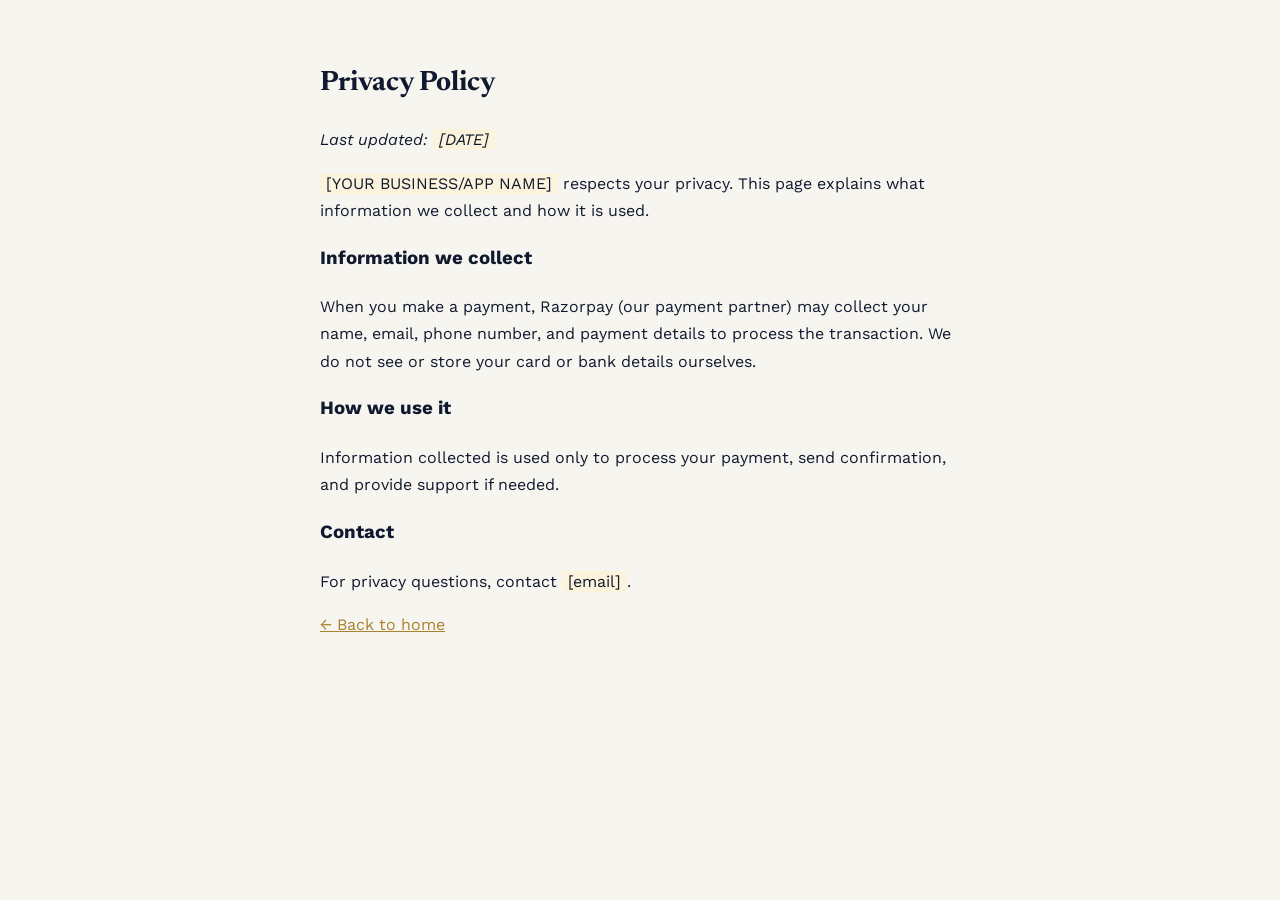
==== privacy.html @ 53f92be8 "Add files via upload" ====
<!DOCTYPE html>
<html lang="en">
<head>
<meta charset="UTF-8">
<meta name="viewport" content="width=device-width, initial-scale=1.0">
<title>Privacy Policy</title>
<link href="https://fonts.googleapis.com/css2?family=Newsreader:wght@600&family=Work+Sans:wght@400;500&display=swap" rel="stylesheet">
<style>
  body { font-family:'Work Sans',sans-serif; background:#F7F5F0; color:#10192E; max-width:640px; margin:60px auto; padding:0 24px; line-height:1.7; }
  h1 { font-family:'Newsreader',serif; font-size:28px; }
  a { color:#A9822F; }
  .fill { background:#FBF3DC; padding:1px 6px; border-radius:4px; }
</style>
</head>
<body>
<h1>Privacy Policy</h1>
<p><em>Last updated: <span class="fill">[DATE]</span></em></p>

<p><span class="fill">[YOUR BUSINESS/APP NAME]</span> respects your privacy. This page explains what information we collect and how it is used.</p>

<h3>Information we collect</h3>
<p>When you make a payment, Razorpay (our payment partner) may collect your name, email, phone number, and payment details to process the transaction. We do not see or store your card or bank details ourselves.</p>

<h3>How we use it</h3>
<p>Information collected is used only to process your payment, send confirmation, and provide support if needed.</p>

<h3>Contact</h3>
<p>For privacy questions, contact <span class="fill">[email]</span>.</p>

<p><a href="index.html">← Back to home</a></p>
</body>
</html>
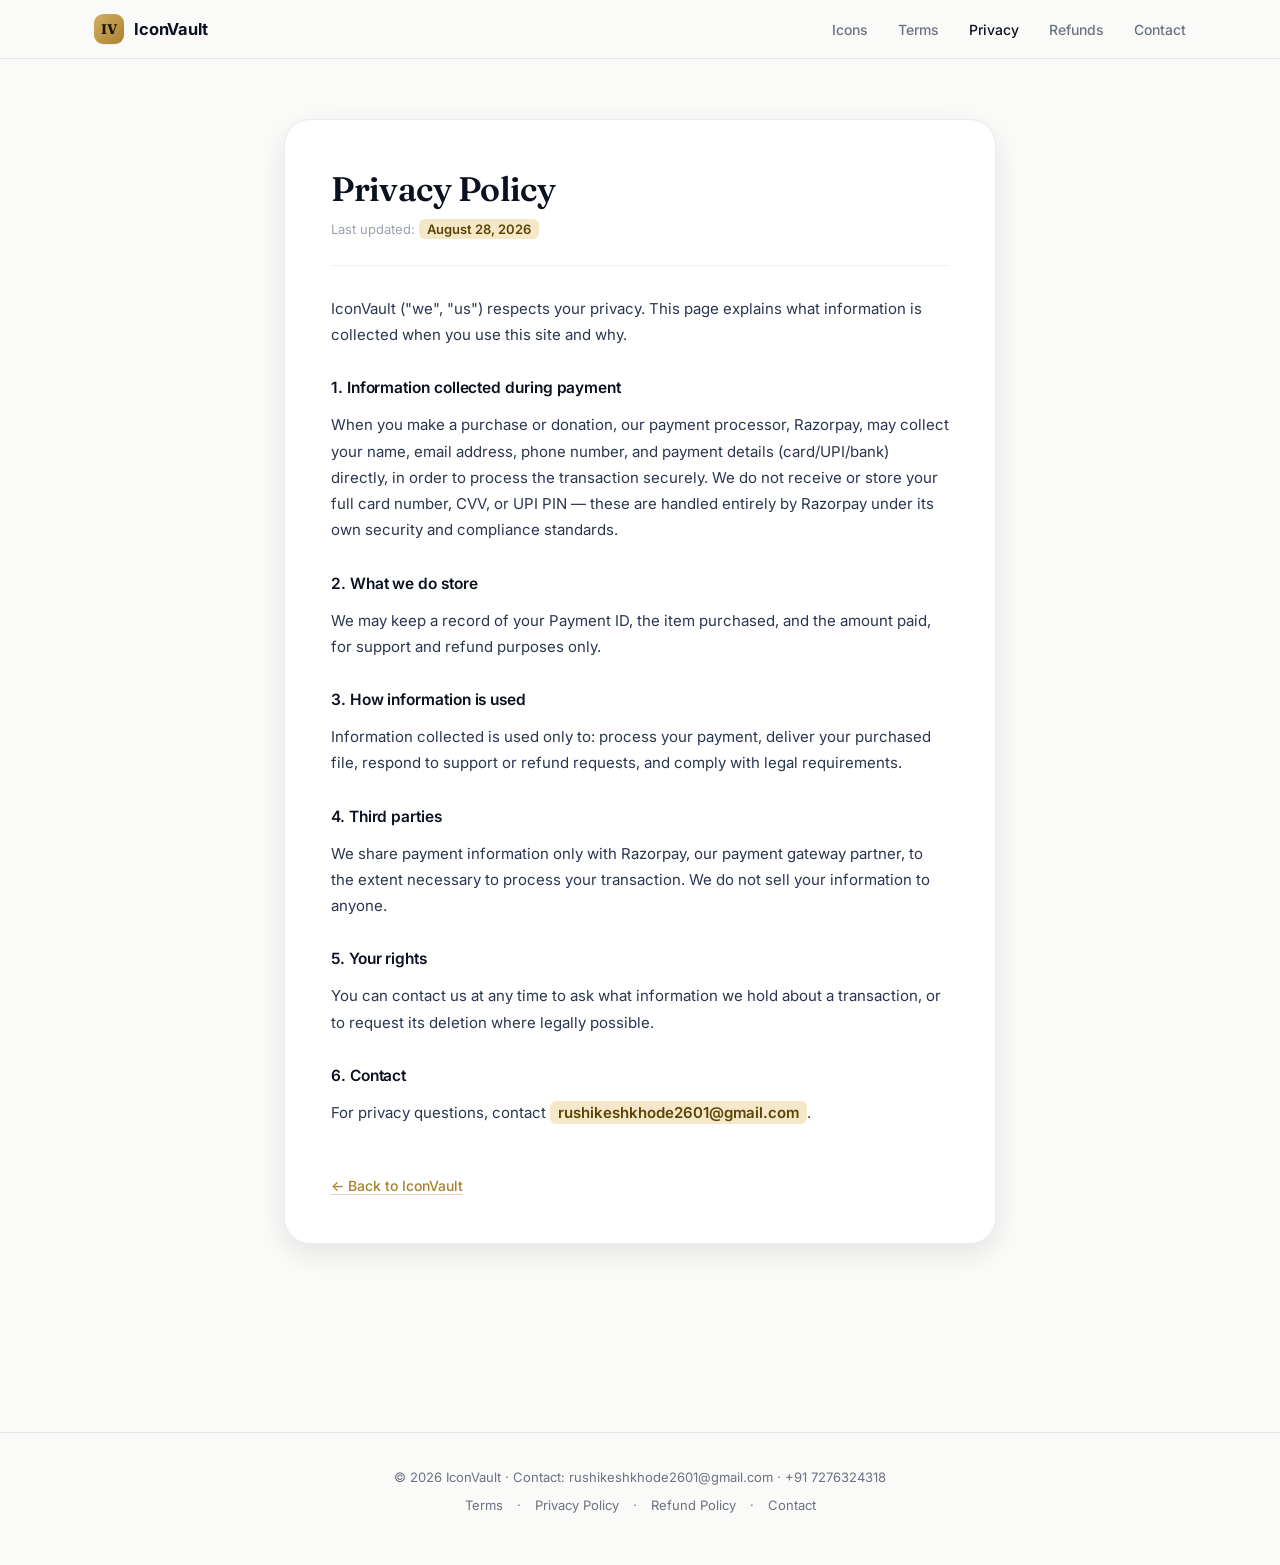
==== commit 419ef625: "Add files via upload" ====
--- a/privacy.html
+++ b/privacy.html
@@ -3,30 +3,69 @@
 <head>
 <meta charset="UTF-8">
 <meta name="viewport" content="width=device-width, initial-scale=1.0">
-<title>Privacy Policy</title>
-<link href="https://fonts.googleapis.com/css2?family=Newsreader:wght@600&family=Work+Sans:wght@400;500&display=swap" rel="stylesheet">
-<style>
-  body { font-family:'Work Sans',sans-serif; background:#F7F5F0; color:#10192E; max-width:640px; margin:60px auto; padding:0 24px; line-height:1.7; }
-  h1 { font-family:'Newsreader',serif; font-size:28px; }
-  a { color:#A9822F; }
-  .fill { background:#FBF3DC; padding:1px 6px; border-radius:4px; }
-</style>
+<title>Privacy Policy — IconVault</title>
+<link rel="preconnect" href="https://fonts.googleapis.com">
+<link rel="preconnect" href="https://fonts.gstatic.com" crossorigin>
+<link href="https://fonts.googleapis.com/css2?family=Fraunces:opsz,wght@9..144,500;9..144,600;9..144,700&family=Inter:wght@400;500;600;700;800&display=swap" rel="stylesheet">
+<link rel="stylesheet" href="assets/style.css">
 </head>
 <body>
-<h1>Privacy Policy</h1>
-<p><em>Last updated: <span class="fill">[DATE]</span></em></p>
 
-<p><span class="fill">[YOUR BUSINESS/APP NAME]</span> respects your privacy. This page explains what information we collect and how it is used.</p>
+<header class="site-header">
+  <div class="nav-wrap">
+    <a href="index.html" class="brand"><span class="brand-mark">IV</span>IconVault</a>
+    <button class="nav-toggle" id="navToggle" aria-label="Toggle menu">
+      <svg width="22" height="22" viewBox="0 0 24 24" fill="none" stroke="currentColor" stroke-width="2" stroke-linecap="round"><line x1="3" y1="6" x2="21" y2="6"></line><line x1="3" y1="12" x2="21" y2="12"></line><line x1="3" y1="18" x2="21" y2="18"></line></svg>
+    </button>
+    <nav class="nav-links" id="navLinks">
+      <a href="index.html#icons">Icons</a>
+      <a href="terms.html">Terms</a>
+      <a href="privacy.html" class="current">Privacy</a>
+      <a href="refund-policy.html">Refunds</a>
+      <a href="contact.html">Contact</a>
+    </nav>
+  </div>
+</header>
 
-<h3>Information we collect</h3>
-<p>When you make a payment, Razorpay (our payment partner) may collect your name, email, phone number, and payment details to process the transaction. We do not see or store your card or bank details ourselves.</p>
+<main class="legal-main">
+  <div class="legal-card">
+    <h1>Privacy Policy</h1>
+    <p class="updated">Last updated: <span class="fill">August 28, 2026</span></p>
 
-<h3>How we use it</h3>
-<p>Information collected is used only to process your payment, send confirmation, and provide support if needed.</p>
+    <p>IconVault ("we", "us") respects your privacy. This page explains what information is collected when you use this site and why.</p>
 
-<h3>Contact</h3>
-<p>For privacy questions, contact <span class="fill">[email]</span>.</p>
+    <h3>1. Information collected during payment</h3>
+    <p>When you make a purchase or donation, our payment processor, Razorpay, may collect your name, email address, phone number, and payment details (card/UPI/bank) directly, in order to process the transaction securely. We do not receive or store your full card number, CVV, or UPI PIN — these are handled entirely by Razorpay under its own security and compliance standards.</p>
 
-<p><a href="index.html">← Back to home</a></p>
+    <h3>2. What we do store</h3>
+    <p>We may keep a record of your Payment ID, the item purchased, and the amount paid, for support and refund purposes only.</p>
+
+    <h3>3. How information is used</h3>
+    <p>Information collected is used only to: process your payment, deliver your purchased file, respond to support or refund requests, and comply with legal requirements.</p>
+
+    <h3>4. Third parties</h3>
+    <p>We share payment information only with Razorpay, our payment gateway partner, to the extent necessary to process your transaction. We do not sell your information to anyone.</p>
+
+    <h3>5. Your rights</h3>
+    <p>You can contact us at any time to ask what information we hold about a transaction, or to request its deletion where legally possible.</p>
+
+    <h3>6. Contact</h3>
+    <p>For privacy questions, contact <span class="fill">rushikeshkhode2601@gmail.com</span>.</p>
+
+    <a class="back-link" href="index.html">← Back to IconVault</a>
+  </div>
+</main>
+
+<footer>
+  <div>© <span id="year"></span> IconVault · Contact: rushikeshkhode2601@gmail.com · +91 7276324318</div>
+  <div class="foot-links">
+    <a href="terms.html">Terms</a> ·
+    <a href="privacy.html">Privacy Policy</a> ·
+    <a href="refund-policy.html">Refund Policy</a> ·
+    <a href="contact.html">Contact</a>
+  </div>
+</footer>
+
+<script src="assets/site.js"></script>
 </body>
 </html>
--- a/assets/style.css
+++ b/assets/style.css
@@ -0,0 +1,241 @@
+/* IconVault — shared design system */
+
+:root{
+  --navy:#0B1120;
+  --navy-2:#141B2E;
+  --navy-3:#1E2A44;
+  --paper:#FAFAF8;
+  --paper-2:#F1EEE5;
+  --card:#FFFFFF;
+  --gold:#D4AF63;
+  --gold-deep:#A9822F;
+  --gold-soft:#F5E8C8;
+  --ink:#0B1120;
+  --ink-soft:#2A3550;
+  --muted:#6B7280;
+  --muted-2:#9AA3B2;
+  --line:rgba(11,17,32,.08);
+  --line-soft:rgba(11,17,32,.05);
+  --success:#2F7A4F;
+  --shadow-sm:0 1px 2px rgba(11,17,32,.06);
+  --shadow-md:0 10px 28px rgba(11,17,32,.09);
+  --shadow-lg:0 26px 54px rgba(11,17,32,.16);
+  --radius-sm:10px;
+  --radius-md:16px;
+  --radius-lg:26px;
+  --ease:cubic-bezier(.16,1,.3,1);
+}
+
+*,*::before,*::after{box-sizing:border-box;}
+html{scroll-behavior:smooth;}
+body{
+  margin:0;
+  background:var(--paper);
+  color:var(--ink);
+  font-family:'Inter',-apple-system,BlinkMacSystemFont,'Segoe UI',Roboto,sans-serif;
+  -webkit-font-smoothing:antialiased;
+  -moz-osx-font-smoothing:grayscale;
+  font-size:15.5px;
+}
+img{max-width:100%;display:block;}
+a{color:var(--gold-deep);}
+::selection{background:var(--gold-soft);color:#3a2b02;}
+
+/* ---------- Nav ---------- */
+.site-header{
+  position:sticky;top:0;z-index:100;
+  background:rgba(250,250,248,.72);
+  backdrop-filter:blur(20px) saturate(180%);
+  -webkit-backdrop-filter:blur(20px) saturate(180%);
+  border-bottom:1px solid var(--line);
+}
+.nav-wrap{
+  max-width:1140px;margin:0 auto;padding:14px 24px;
+  display:flex;align-items:center;justify-content:space-between;position:relative;
+}
+.brand{display:flex;align-items:center;gap:10px;text-decoration:none;color:var(--ink);font-weight:700;font-size:16.5px;letter-spacing:-.01em;}
+.brand-mark{
+  width:30px;height:30px;border-radius:9px;flex:none;
+  background:linear-gradient(135deg,var(--gold),var(--gold-deep));
+  color:#211703;display:flex;align-items:center;justify-content:center;
+  font-family:'Fraunces',serif;font-weight:700;font-size:14px;
+  box-shadow:var(--shadow-sm);
+}
+.nav-links{display:flex;align-items:center;gap:30px;}
+.nav-links a{color:var(--muted);text-decoration:none;font-size:14px;font-weight:500;transition:color .2s var(--ease);}
+.nav-links a:hover,.nav-links a.current{color:var(--ink);}
+.nav-toggle{
+  display:none;background:none;border:none;cursor:pointer;padding:6px;
+  color:var(--ink);
+}
+.nav-toggle svg{display:block;}
+
+@media (max-width:760px){
+  .nav-toggle{display:block;}
+  .nav-links{
+    position:absolute;top:100%;left:0;right:0;
+    background:var(--card);border-bottom:1px solid var(--line);box-shadow:var(--shadow-md);
+    flex-direction:column;align-items:flex-start;gap:2px;padding:10px 24px 18px;
+    display:none;
+  }
+  .nav-links.open{display:flex;}
+  .nav-links a{width:100%;padding:11px 0;font-size:15px;border-bottom:1px solid var(--line-soft);}
+  .nav-links a:last-child{border-bottom:none;}
+}
+
+/* ---------- Buttons ---------- */
+.btn{
+  display:inline-flex;align-items:center;justify-content:center;gap:8px;
+  font-family:'Inter';font-weight:600;font-size:14.5px;
+  padding:13px 26px;border-radius:999px;cursor:pointer;text-decoration:none;
+  border:none;transition:transform .25s var(--ease), box-shadow .25s var(--ease), background .25s var(--ease);
+}
+.btn-primary{background:linear-gradient(135deg,var(--gold),var(--gold-deep));color:#241a02;box-shadow:0 10px 24px rgba(201,162,75,.35);}
+.btn-primary:hover{transform:translateY(-2px);box-shadow:0 14px 30px rgba(201,162,75,.45);}
+.btn-ghost{background:rgba(255,255,255,.06);color:#fff;border:1px solid rgba(255,255,255,.28);}
+.btn-ghost:hover{background:rgba(255,255,255,.12);transform:translateY(-2px);}
+
+/* ---------- Hero (index only) ---------- */
+.hero{
+  position:relative;overflow:hidden;text-align:center;color:var(--paper);
+  padding:100px 24px 84px;
+  background:
+    radial-gradient(ellipse 70% 55% at 50% -8%, rgba(212,175,99,.28), transparent 60%),
+    radial-gradient(ellipse 55% 45% at 92% 6%, rgba(52,74,116,.55), transparent 60%),
+    linear-gradient(180deg,var(--navy) 0%, var(--navy-2) 100%);
+}
+.hero .eyebrow{
+  display:inline-flex;align-items:center;gap:8px;
+  font-family:'Inter';font-size:11.5px;letter-spacing:.18em;text-transform:uppercase;
+  color:var(--gold);padding:7px 16px;border-radius:999px;
+  border:1px solid rgba(212,175,99,.35);background:rgba(212,175,99,.08);
+  margin:0 0 22px;
+}
+.hero h1{
+  font-family:'Fraunces',serif;font-weight:600;letter-spacing:-.02em;
+  font-size:clamp(34px,6vw,62px);line-height:1.06;margin:0 0 20px;
+  background:linear-gradient(180deg,#ffffff,#cbd3e3);
+  -webkit-background-clip:text;background-clip:text;color:transparent;
+}
+.hero .lead{color:#B9C0CF;font-size:clamp(15px,2vw,17.5px);max-width:540px;margin:0 auto 38px;line-height:1.65;}
+.hero-ctas{display:flex;gap:14px;justify-content:center;flex-wrap:wrap;margin-bottom:52px;}
+.stat-row{display:flex;gap:0;justify-content:center;flex-wrap:wrap;max-width:520px;margin:0 auto;border-top:1px solid rgba(255,255,255,.12);padding-top:34px;}
+.stat{flex:1;min-width:140px;padding:0 18px;}
+.stat b{display:block;font-family:'Fraunces',serif;font-size:24px;font-weight:600;color:#fff;}
+.stat span{display:block;font-size:12px;color:var(--muted-2);margin-top:4px;letter-spacing:.02em;}
+
+/* ---------- Main / sections ---------- */
+main{max-width:1140px;margin:0 auto;padding:64px 24px 24px;}
+.section-head{display:flex;justify-content:space-between;align-items:flex-end;gap:20px;flex-wrap:wrap;margin-bottom:8px;}
+.section-title{font-family:'Fraunces',serif;font-weight:600;letter-spacing:-.01em;font-size:clamp(24px,3vw,30px);margin:0 0 6px;}
+.section-sub{color:var(--muted);font-size:14px;margin:0;}
+
+.currency-toggle{display:inline-flex;background:var(--paper-2);border:1px solid var(--line);border-radius:999px;padding:4px;gap:2px;}
+.currency-toggle button{
+  border:none;background:transparent;padding:8px 17px;border-radius:999px;
+  font-family:'Inter';font-size:13px;font-weight:600;color:var(--muted);cursor:pointer;
+  transition:all .25s var(--ease);
+}
+.currency-toggle button.active{background:var(--navy);color:#fff;box-shadow:var(--shadow-sm);}
+.curr-hint{font-size:12.5px;color:var(--muted-2);margin:14px 0 0;}
+
+/* ---------- Search & category filters ---------- */
+.filter-bar{display:flex;gap:16px;flex-wrap:wrap;align-items:center;justify-content:space-between;margin-top:26px;}
+.search-input{
+  flex:1;min-width:200px;max-width:340px;font-family:'Inter';font-size:14px;
+  padding:11px 18px;border-radius:999px;border:1px solid var(--line);
+  background:var(--card);color:var(--ink);transition:box-shadow .2s var(--ease), border-color .2s var(--ease);
+}
+.search-input:focus{outline:none;border-color:var(--gold);box-shadow:0 0 0 3px rgba(212,175,99,.18);}
+.search-input::placeholder{color:var(--muted-2);}
+.category-pills{display:flex;gap:8px;flex-wrap:wrap;}
+.category-pills button{
+  border:1px solid var(--line);background:var(--card);padding:8px 16px;border-radius:999px;
+  font-family:'Inter';font-size:13px;font-weight:600;color:var(--muted);cursor:pointer;
+  transition:all .25s var(--ease);
+}
+.category-pills button.active{background:var(--navy);color:#fff;border-color:var(--navy);}
+.category-pills button:hover:not(.active){border-color:var(--gold);color:var(--ink);}
+.no-results{grid-column:1/-1;text-align:center;padding:64px 20px;color:var(--muted);font-size:14.5px;}
+
+/* ---------- Icon grid ---------- */
+.grid{display:grid;grid-template-columns:repeat(auto-fill,minmax(230px,1fr));gap:22px;margin-top:30px;}
+.card{
+  background:var(--card);border:1px solid var(--line);border-radius:var(--radius-md);
+  overflow:hidden;display:flex;flex-direction:column;
+  transition:transform .4s var(--ease), box-shadow .4s var(--ease);
+}
+.card:hover{transform:translateY(-6px);box-shadow:var(--shadow-lg);}
+.thumb{
+  background:linear-gradient(160deg,#FBFAF7,#F1EEE5);
+  padding:38px 24px;display:flex;align-items:center;justify-content:center;
+  border-bottom:1px solid var(--line);
+}
+.thumb img{width:88px;height:88px;object-fit:contain;transition:transform .45s var(--ease);filter:drop-shadow(0 12px 18px rgba(11,17,32,.14));}
+.card:hover .thumb img{transform:scale(1.08) translateY(-4px);}
+.card-body{padding:18px 19px 22px;display:flex;flex-direction:column;gap:11px;}
+.card-body h3{margin:0;font-size:15px;font-weight:600;letter-spacing:-.005em;}
+.price{font-family:'Inter';font-weight:700;font-size:16.5px;color:var(--ink);}
+.buy-btn{
+  margin-top:2px;background:var(--navy);color:var(--paper);border:none;padding:11px;
+  border-radius:9px;font-weight:600;font-size:13.5px;cursor:pointer;font-family:'Inter';
+  transition:all .25s var(--ease);
+}
+.buy-btn:hover{background:var(--navy-2);transform:translateY(-1px);}
+.buy-btn:disabled{opacity:.6;cursor:progress;transform:none;}
+
+/* ---------- Donate ---------- */
+.donate-wrap{
+  margin-top:76px;position:relative;overflow:hidden;isolation:isolate;
+  background:linear-gradient(160deg,var(--navy),var(--navy-2));
+  border-radius:var(--radius-lg);padding:52px 40px;color:var(--paper);
+}
+.donate-wrap::before{
+  content:'';position:absolute;inset:0;z-index:-1;
+  background:radial-gradient(circle at 82% -10%, rgba(212,175,99,.28), transparent 55%);
+}
+.donate-wrap h2{font-family:'Fraunces',serif;font-weight:600;font-size:clamp(22px,3vw,28px);margin:0 0 8px;}
+.donate-wrap p{color:#B9C0CF;font-size:14.5px;margin:0 0 26px;max-width:460px;line-height:1.6;}
+.donate-row{display:flex;gap:12px;flex-wrap:wrap;align-items:center;}
+.donate-row input{
+  font-family:'Inter';font-size:16px;padding:13px 16px;border-radius:10px;border:1px solid transparent;
+  width:160px;background:rgba(255,255,255,.95);transition:box-shadow .2s;
+}
+.donate-row input:focus{outline:none;box-shadow:0 0 0 3px rgba(212,175,99,.4);}
+.donate-row button{
+  background:var(--gold);color:var(--navy);border:none;padding:13px 28px;border-radius:10px;
+  font-weight:700;cursor:pointer;font-size:14.5px;font-family:'Inter';transition:all .25s var(--ease);
+}
+.donate-row button:hover{background:#e0bd75;transform:translateY(-1px);}
+
+/* ---------- Footer ---------- */
+footer{border-top:1px solid var(--line);margin-top:88px;padding:36px 24px 52px;text-align:center;font-size:13px;color:var(--muted);}
+footer .foot-links{margin-top:12px;}
+footer .foot-links a{color:var(--muted);text-decoration:none;margin:0 10px;transition:color .2s;}
+footer .foot-links a:hover{color:var(--ink);}
+
+/* ---------- Legal pages ---------- */
+.legal-main{max-width:760px;margin:0 auto;padding:60px 24px 100px;}
+.legal-card{background:var(--card);border:1px solid var(--line);border-radius:var(--radius-lg);padding:48px 46px;box-shadow:var(--shadow-md);}
+.legal-card h1{font-family:'Fraunces',serif;font-weight:600;letter-spacing:-.01em;font-size:clamp(27px,4vw,34px);margin:0 0 8px;}
+.legal-card .updated{color:var(--muted-2);font-size:13px;margin:0 0 30px;padding-bottom:24px;border-bottom:1px solid var(--line-soft);}
+.legal-card h3{font-family:'Inter';font-weight:600;font-size:15.5px;margin-top:30px;margin-bottom:8px;letter-spacing:-.005em;}
+.legal-card p,.legal-card li{color:var(--ink-soft);font-size:15px;line-height:1.75;}
+.legal-card ul{padding-left:20px;}
+.legal-card a{color:var(--gold-deep);text-decoration:none;border-bottom:1px solid rgba(169,130,47,.35);transition:border-color .2s;}
+.legal-card a:hover{border-color:var(--gold-deep);}
+.fill{background:var(--gold-soft);padding:2px 8px;border-radius:6px;font-weight:600;color:#5C4407;}
+.back-link{display:inline-block;margin-top:36px;font-size:14px;font-weight:500;}
+
+.info-grid{display:grid;grid-template-columns:repeat(auto-fit,minmax(200px,1fr));gap:14px;margin:8px 0 0;}
+.info-tile{background:var(--paper-2);border:1px solid var(--line);border-left:3px solid var(--gold);border-radius:12px;padding:16px 18px;}
+.info-tile .label{display:block;font-size:11px;text-transform:uppercase;letter-spacing:.08em;color:var(--muted);margin-bottom:5px;}
+.info-tile .value{font-size:15px;font-weight:600;color:var(--ink);word-break:break-word;}
+
+@media (max-width:600px){
+  main{padding:44px 18px 16px;}
+  .hero{padding:76px 18px 64px;}
+  .legal-main{padding:40px 14px 72px;}
+  .legal-card{padding:34px 24px;}
+  .donate-wrap{padding:38px 24px;}
+}
